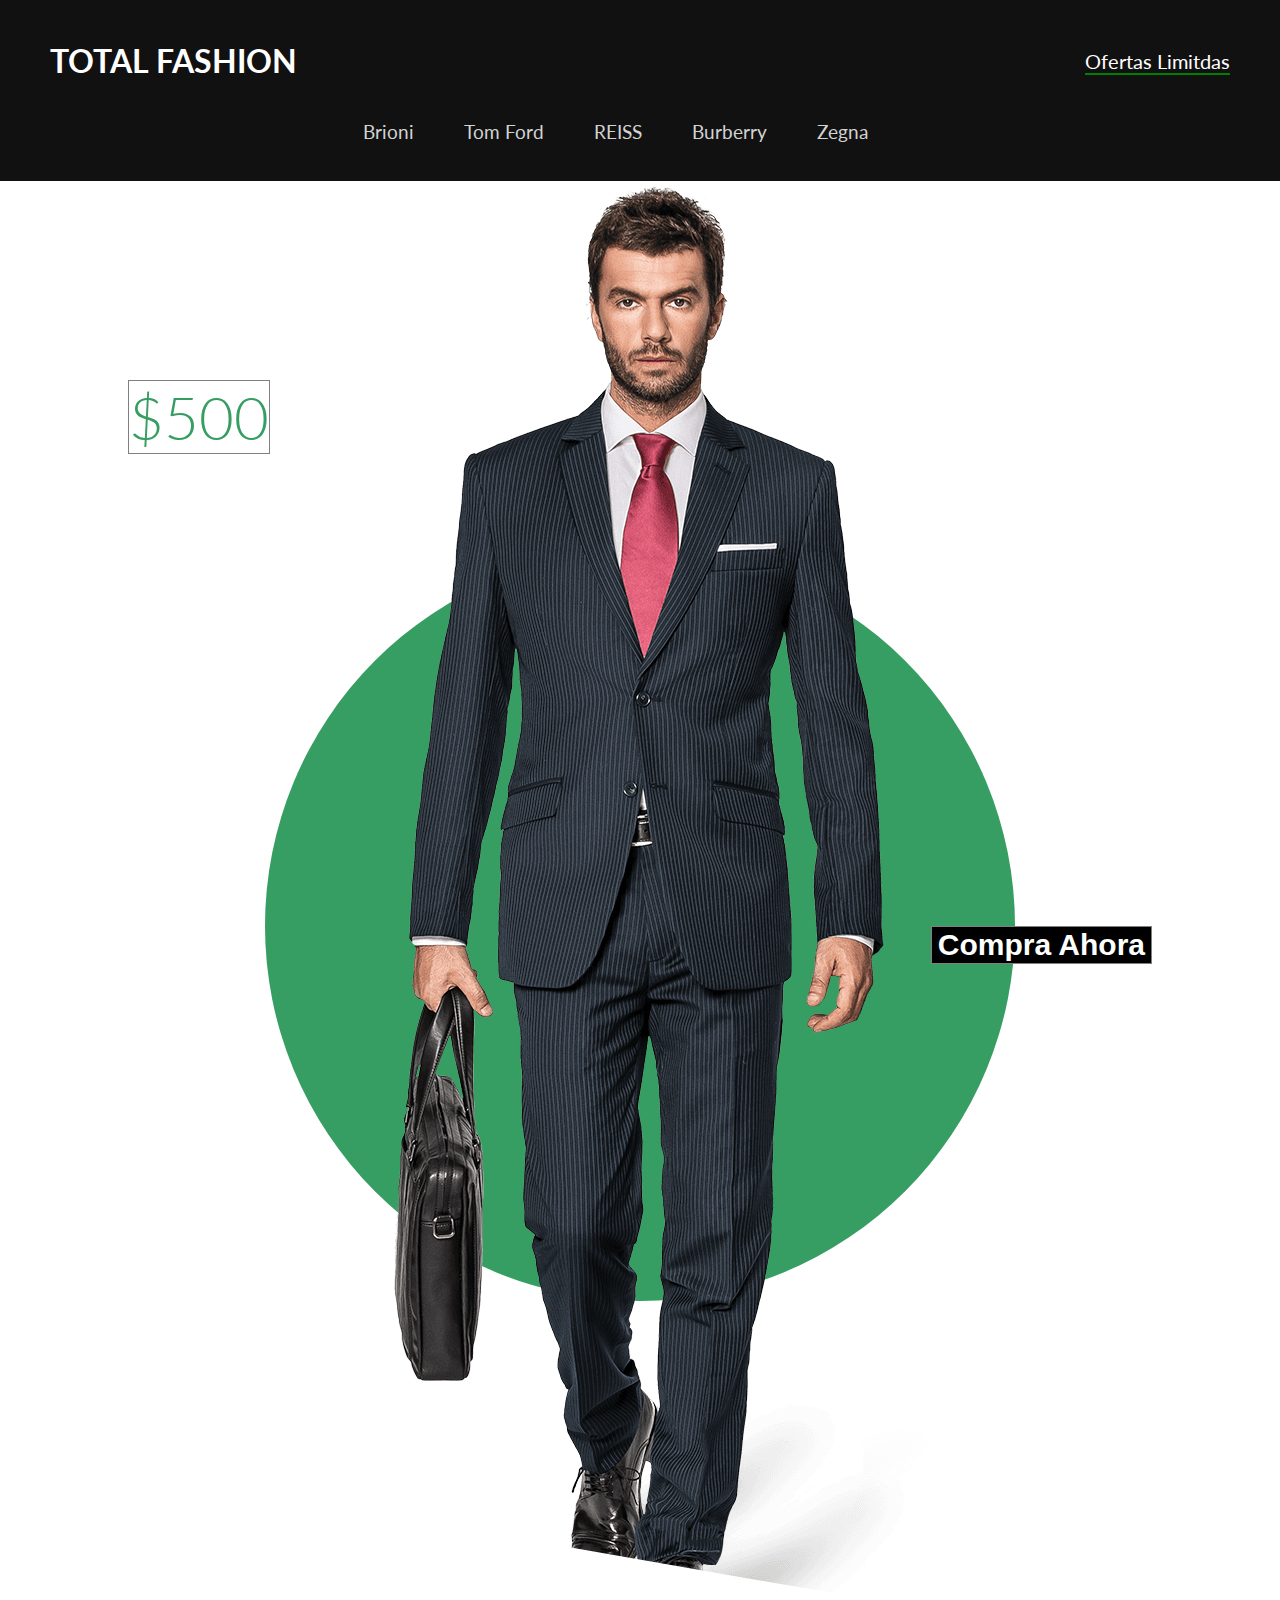
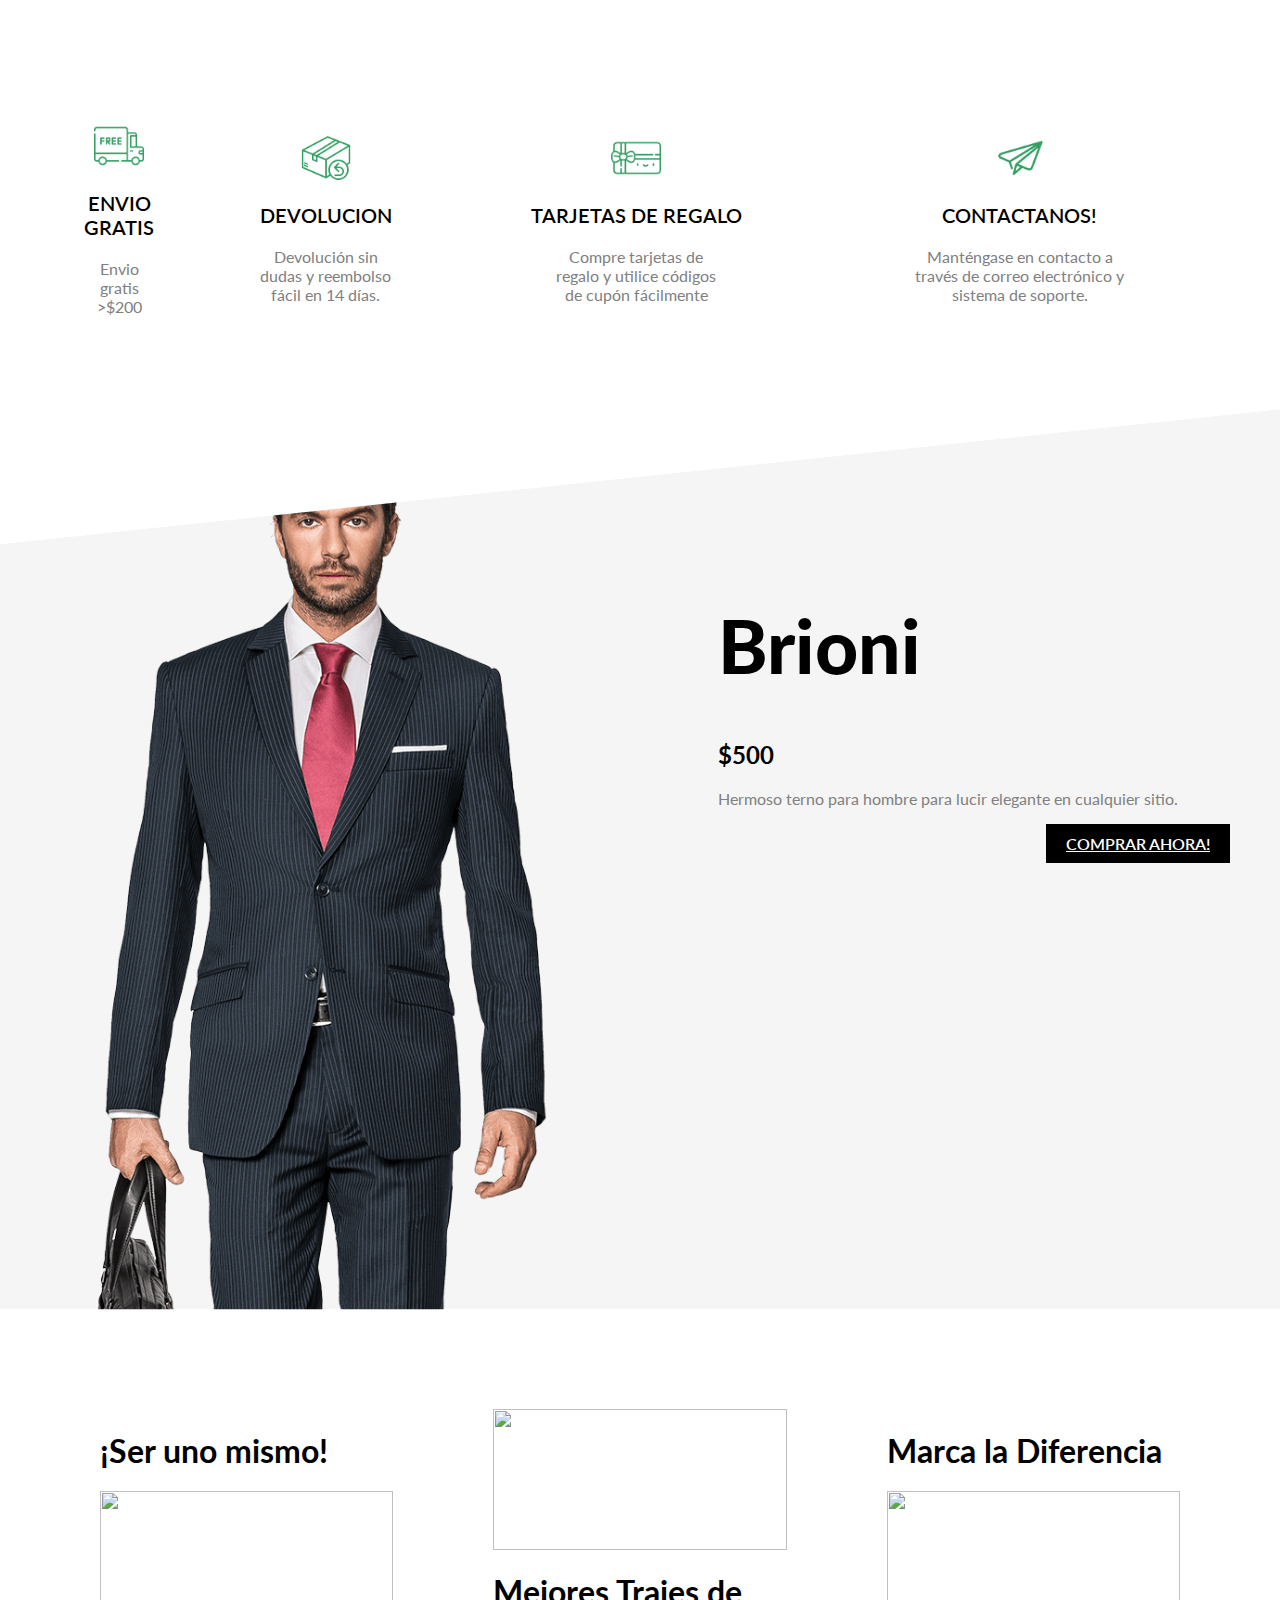
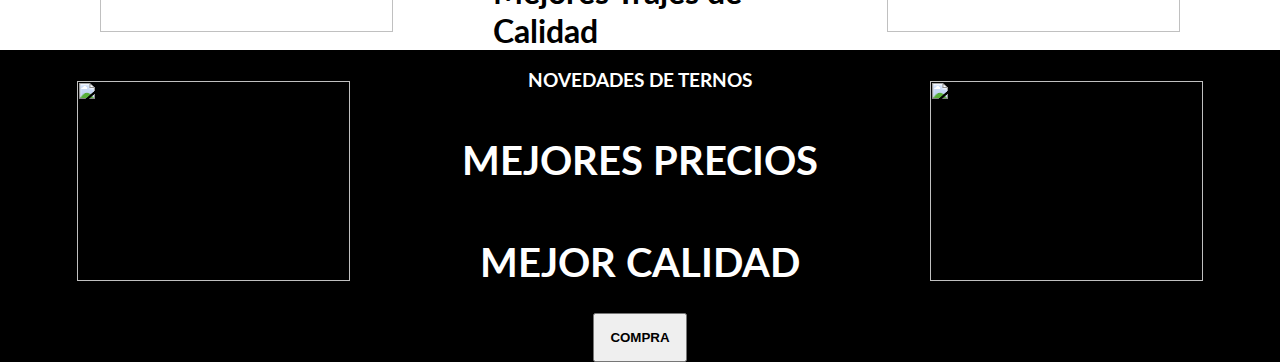
==== public/index.html @ a19babef "subiendo main" ====
<html lang="en">
<head>
    <meta charset="UTF-8">
    <meta http-equiv="X-UA-Compatible" content="IE=edge">
    <meta name="viewport" content="width=device-width, initial-scale=1.0">
    <link href="https://fonts.googleapis.com/css2?family=Lato:ital,wght@0,100;0,300;0,400;0,700;0,900;1,100;1,300;1,400;1,700;1,900&display=swap" rel="stylesheet">
    <link rel="stylesheet" href="./css/style1.css">
    <title>Total Fashion</title>
</head>

<body>
    <nav id="nav">
        <div class="navTop">
            <div class="navItem">
                <h1>TOTAL FASHION</h1>
            </div>
            <div class="navItem">
                <span class="limitedOffer">Ofertas Limitdas</span>
            </div>
        </div>
        <div class="navBottom">
            <h3 class="menuItem">Brioni</h3>
            <h3 class="menuItem">Tom Ford</h3>
            <h3 class="menuItem">REISS</h3>
            <h3 class="menuItem">Burberry</h3>
            <h3 class="menuItem">Zegna</h3>
        </div>
    </nav>
    <div class="slider">
        <div class="sliderWrapper">
            <div class="sliderItem">
                <img src="./img2/air.png" alt="" class="sliderImg">
                <div class="sliderBg"></div>
                <h1 class="sliderTitle">Brioni</br>Nueva</br>Temporada</h1>
                <h2 class="sliderPrice">$500</h2>
                <a href="#product">
                    <button class="buyButton">Compra Ahora</button>
                </a>
            </div>
            <div class="sliderItem">
                <img src="./img2/jordan.png" alt="" class="sliderImg">
                <div class="sliderBg"></div>
                <h1 class="sliderTitle">Brioni</br>Nueva</br>Temporada</h1>
                <h2 class="sliderPrice">$300</h2>
                <a href="#product">
                    <button class="buyButton">Compra Ahora</button>
                </a>
            </div>
            <div class="sliderItem">
                <img src="./img2/blazer.png" alt="" class="sliderImg">
                <div class="sliderBg"></div>
                <h1 class="sliderTitle">Brioni</br>Nueva</br>Temporada</h1>
                <h2 class="sliderPrice">$200</h2>
                <a href="#product">
                    <button class="buyButton">Compra Ahora</button>
                </a>
            </div>
            <div class="sliderItem">
                <img src="./img2/crater.png" alt="" class="sliderImg">
                <div class="sliderBg"></div>
                <h1 class="sliderTitle">Brioni</br>Nueva</br>Temporada</h1>
                <h2 class="sliderPrice">$300</h2>
                <a href="#product">
                    <button class="buyButton">Compra Ahora</button>
                </a>
            </div>
            <div class="sliderItem">
                <img src="./img2/hippie.png" alt="" class="sliderImg">
                <div class="sliderBg"></div>
                <h1 class="sliderTitle">Brioni</br>Nueva</br>Temporada</h1>
                <h2 class="sliderPrice">$400</h2>
                <a href="#product">
                    <button class="buyButton">Compra Ahora</button>
                </a>
            </div>
        </div>
    </div>
   
    <div class="features">
        <div class="feature">
            <img src="./img2/shipping.png" alt="" class="featureIcon">
            <span class="featureTitle">ENVIO GRATIS</span>
            <span class="featureDesc">Envio gratis >$200 </span>
        </div>
        <div class="feature">
            <img class="featureIcon" src="./img2/return.png" alt="">
            <span class="featureTitle">DEVOLUCION</span>
            <span class="featureDesc">Devolución sin dudas y reembolso fácil en 14 días.
            </span>
        </div>
        <div class="feature">
            <img class="featureIcon" src="./img2/gift.png" alt="">
            <span class="featureTitle">TARJETAS DE REGALO</span>
            <span class="featureDesc">Compre tarjetas de regalo y utilice códigos de cupón fácilmente</span>
        </div>
        <div class="feature">
            <img class="featureIcon" src="./img2/contact.png" alt="">
            <span class="featureTitle">CONTACTANOS!</span>
            <span class="featureDesc">Manténgase en contacto a través de correo electrónico y sistema de soporte.
            </span>
        </div>
    </div>

    <div class="product" id="product">
        <img src="./img2/air.png" alt="" class="productImg">
        <div class="productDetails">
            <h1 class="productTitle">Brioni</h1>
            <h2 class="productPrice">$500</h2>
            <p class="productDesc">Hermoso terno para hombre para lucir elegante en cualquier
                sitio.
            </p>
            <a href="./tienda.html" class="productButton">COMPRAR AHORA!</a>
        </div>
    </div>
    <div class="gallery">
        <div class="galleryItem">
            <h1 class="galleryTitle">¡Ser uno mismo!</h1>
            <img src="https://images.pexels.com/photos/2474307/pexels-photo-2474307.jpeg?auto=compress&cs=tinysrgb&w=1600"
                alt="" class="galleryImg">
        </div>
        <div class="galleryItem">
            <img src="https://images.pexels.com/photos/19141887/pexels-photo-19141887/free-photo-of-hombre-traje-sombrero-ardiente.jpeg?auto=compress&cs=tinysrgb&w=1600"
                alt="" class="galleryImg">
            <h1 class="galleryTitle">Mejores Trajes de Calidad</h1>
        </div>
        <div class="galleryItem">
            <h1 class="galleryTitle">Marca la Diferencia</h1>
            <img src="https://images.pexels.com/photos/4195342/pexels-photo-4195342.jpeg?auto=compress&cs=tinysrgb&w=1600"
                alt="" class="galleryImg">
        </div>
    </div>
    <div class="newSeason">
        <div class="nsItem">
            <img src="https://images.pexels.com/photos/3752128/pexels-photo-3752128.jpeg?auto=compress&cs=tinysrgb&w=1600"
                alt="" class="nsImg">
        </div>
        <div class="nsItem">
            <h3 class="nsTitleSm">NOVEDADES DE TERNOS</h3>
            <h1 class="nsTitle">MEJORES PRECIOS</h1>
            <h1 class="nsTitle">MEJOR CALIDAD</h1>
            <a href="./tienda.html">
                <button class="nsButton">COMPRA</button>
            </a>
        </div>
        <div class="nsItem">
            <img src="https://images.pexels.com/photos/7063781/pexels-photo-7063781.jpeg?auto=compress&cs=tinysrgb&w=1600"
                alt="" class="nsImg">
        </div>
    </div>
    <script src="./js/app.js"></script>
</body>
</html>
---- public/css/style1.css ----
html {
  scroll-behavior: smooth;
}

body {
  font-family: "Lato", sans-serif;
  padding: 0;
  margin: 0;
}

nav {
  background-color: #111;
  color: white;
  padding: 20px 50px;
}

.navTop {
  display: flex;
  align-items: center;
  justify-content: space-between;
}
.limitedOffer {
  font-size: 20px;
  border-bottom: 2px solid green;
  cursor: pointer;
}

.navBottom {
  display: flex;
  align-items: center;
  justify-content: center;
}

.menuItem {
  margin-right: 50px;
  cursor: pointer;
  color: lightgray;
  font-weight: 400;
}

.slider {
  background: url("https://images.unsplash.com/photo-1604147495798-57beb5d6af73?ixlib=rb-1.2.1&ixid=MnwxMjA3fDB8MHxwaG90by1wYWdlfHx8fGVufDB8fHx8&auto=format&fit=crop&w=2370&q=80");
  clip-path: polygon(0 0, 100% 0, 100% 100%, 0 85%);
  overflow: hidden;
}

.sliderWrapper {
  display: flex;
  width: 500vw;
  transition: all 1.5s ease-in-out;
}

.sliderItem {
  width: 100vw;
  display: flex;
  align-items: center;
  justify-content: center;
  position: relative;
}

.sliderBg {
  width: 750px;
  height: 750px;
  border-radius: 50%;
  position: absolute;
}

.sliderImg {
  z-index: 1;
}

.sliderTitle {
  position: absolute;
  top: 10%;
  right: 10%;
  font-size: 60px;
  font-weight: 900;
  text-align: center;
  color: white;
  z-index: 1;
}

.sliderPrice {
  position: absolute;
  top: 10%;
  left: 10%;
  font-size: 60px;
  font-weight: 300;
  text-align: center;
  color: white;
  border: 1px solid gray;
  z-index: 1;
}

.buyButton {
  position: absolute;
  top: 50%;
  right: 10%;
  font-size: 30px;
  font-weight: 900;
  color: white;
  border: 1px solid gray;
  background-color: black;
  z-index: 1;
  cursor: pointer;
}

.buyButton:hover {
  background-color: white;
  color: black;
}

.sliderItem:nth-child(1) .sliderBg {
  background-color: #369e62;
}
.sliderItem:nth-child(2) .sliderBg {
  background-color: rebeccapurple;
}
.sliderItem:nth-child(3) .sliderBg {
  background-color: teal;
}
.sliderItem:nth-child(4) .sliderBg {
  background-color: cornflowerblue;
}
.sliderItem:nth-child(5) .sliderBg {
  background-color: rgb(124, 115, 80);
}

.sliderItem:nth-child(1) .sliderPrice {
  color: #369e62;
}
.sliderItem:nth-child(2) .sliderPrice {
  color: white;
}
.sliderItem:nth-child(3) .sliderPrice {
  color: teal;
}
.sliderItem:nth-child(4) .sliderPrice {
  color: cornflowerblue;
}
.sliderItem:nth-child(5) .sliderPrice {
  color: cornsilk;
}

.features {
  display: flex;
  align-items: center;
  justify-content: space-between;
  padding: 50px;
}

.feature {
  display: flex;
  flex-direction: column;
  align-items: center;
  text-align: center;
}

.featureIcon {
  width: 50px;
  height: 50px;
}

.featureTitle {
  font-size: 20px;
  font-weight: 600;
  margin: 20px;
}

.featureDesc {
  color: gray;
  width: 50%;
  height: 100px;
}

.product {
  height: 100vh;
  background-color: whitesmoke;
  position: relative;
  clip-path: polygon(0 15%, 100% 0, 100% 100%, 0% 100%);
}

/*
.payment {
  width: 500px;
  height: 500px;
  background-color: white;
  position: absolute;
  top: 0;
  bottom: 0;
  left: 0;
  right: 0;
  margin: auto;
  padding: 10px 50px;
  display: none;
  flex-direction: column;
  -webkit-box-shadow: 0px 0px 13px 2px rgba(0, 0, 0, 0.3);
  box-shadow: 0px 0px 13px 2px rgba(0, 0, 0, 0.3);
}

.payTitle {
  font-size: 20px;
  color: lightgray;
}

label {
  font-size: 14px;
  font-weight: 300;
}

.payInput {
  padding: 10px;
  margin: 10px 0px;
  border: none;
  border-bottom: 1px solid gray;
}

.payInput::placeholder {
  color: rgb(163, 163, 163);
}

.cardIcons {
  display: flex;
}

.cardIcon {
  margin-right: 10px;
}

.cardInfo {
  display: flex;
  justify-content: space-between;
}

.sm {
  width: 30%;
}

.payButton {
  position: absolute;
  height: 40px;
  bottom: -40;
  width: 100%;
  left: 0;
  -webkit-box-shadow: 0px 0px 13px 2px rgba(0, 0, 0, 0.3);
  box-shadow: 0px 0px 13px 2px rgba(0, 0, 0, 0.3);
  background-color: #369e62;
  color: white;
  border: none;
  cursor: pointer;
}

.close {
  width: 20px;
  height: 20px;
  position: absolute;
  background-color: gray;
  color: WHITE;
  top: 10px;
  right: 10px;
  display: flex;
  align-items: center;
  justify-content: center;
  cursor: pointer;
  padding: 2px;
}
*/

.productImg {
  width: 50%;
}

.productDetails {
  position: absolute;
  top: 10%;
  right: 0;
  width: 40%;
  padding: 50px;
}

.productTitle {
  font-size: 75px;
  font-weight: 900;
}

.productDesc {
  font-style: 24px;
  color: gray;
}


.productButton {
  float: right;
  padding: 10px 20px;
  background-color: black;
  color: white;
  font-weight: 600;
  cursor: pointer;
}

.productButton:hover {
  background-color: white;
  color: black;
}

.gallery {
  padding: 50px;
  display: flex;
}

.galleryItem {
  flex: 1;
  padding: 50px;
}

.galleryImg {
  width: 100%;
}

.newSeason {
  display: flex;
}

.nsItem {
  flex: 1;
  background-color: black;
  color: white;
  display: flex;
  flex-direction: column;
  align-items: center;
  justify-content: center;
  text-align: center;
}

.nsImg {
  width: 80%;
  height: 80%;
  border-radius: 30px;
}

.nsTitle {
  font-size: 40px;
}

.nsButton {
  padding: 15px;
  font-weight: 600;
  cursor: pointer;
}



@media screen and (max-width:480px) {
  nav{
    padding: 20px;
  }

  .search{
    display: none;
  }

  .navBottom{
    flex-wrap: wrap;
  }

  .menuItem{
    margin: 20px;
    font-weight: 700;
    font-size: 20px;
  }

  .slider{
    clip-path: none;
  }

  .sliderImg{
    width: 90%;
  }

  .sliderBg{
    width: 100%;
    height: 100%;
  }

  .sliderTitle{
    display: none;
  }

  .sliderPrice{
    top: unset;
    bottom: -50;
    left: 0;
    background-color: lightgrey;
  }

  .buyButton{
    right: 0;
    top: 0;
  }

  .features{
    flex-direction: column;
  }

  .product{
    clip-path: none ;
    display: flex;
    flex-direction: column;
    align-items: center;
  }

  .productImg{
    width: 60%;
  }

  .productDetails{
    width: 100%;
    padding: 0;
    display: flex;
    flex-direction: column;
    align-items: center;
    text-align: center;
    position: relative;
    top: 0;
  }

  .productTitle{
    font-size: 50px;
    margin: 0;
  }

  .gallery{
    display: none;
  }

  .newSeason{
    flex-direction: column;
  }

  .nsItem:nth-child(2){
    padding: 50px;
  }
}
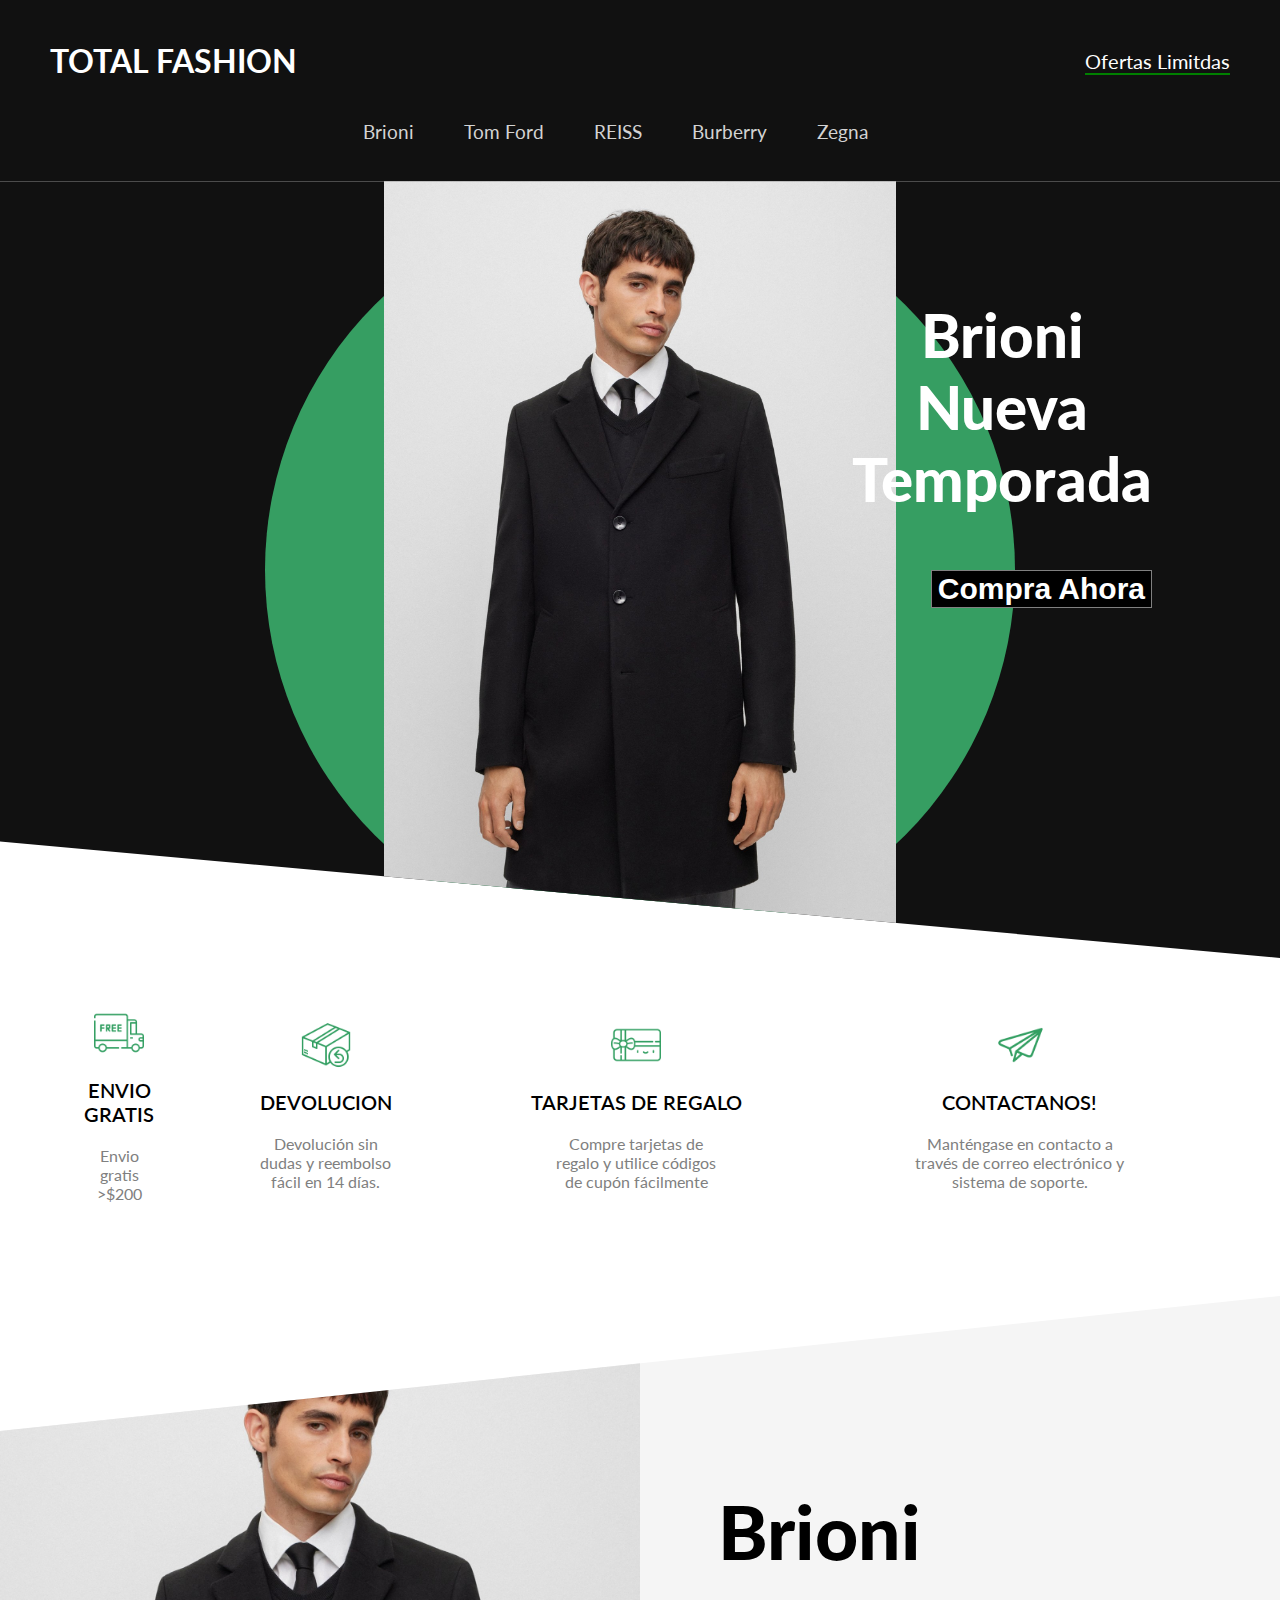
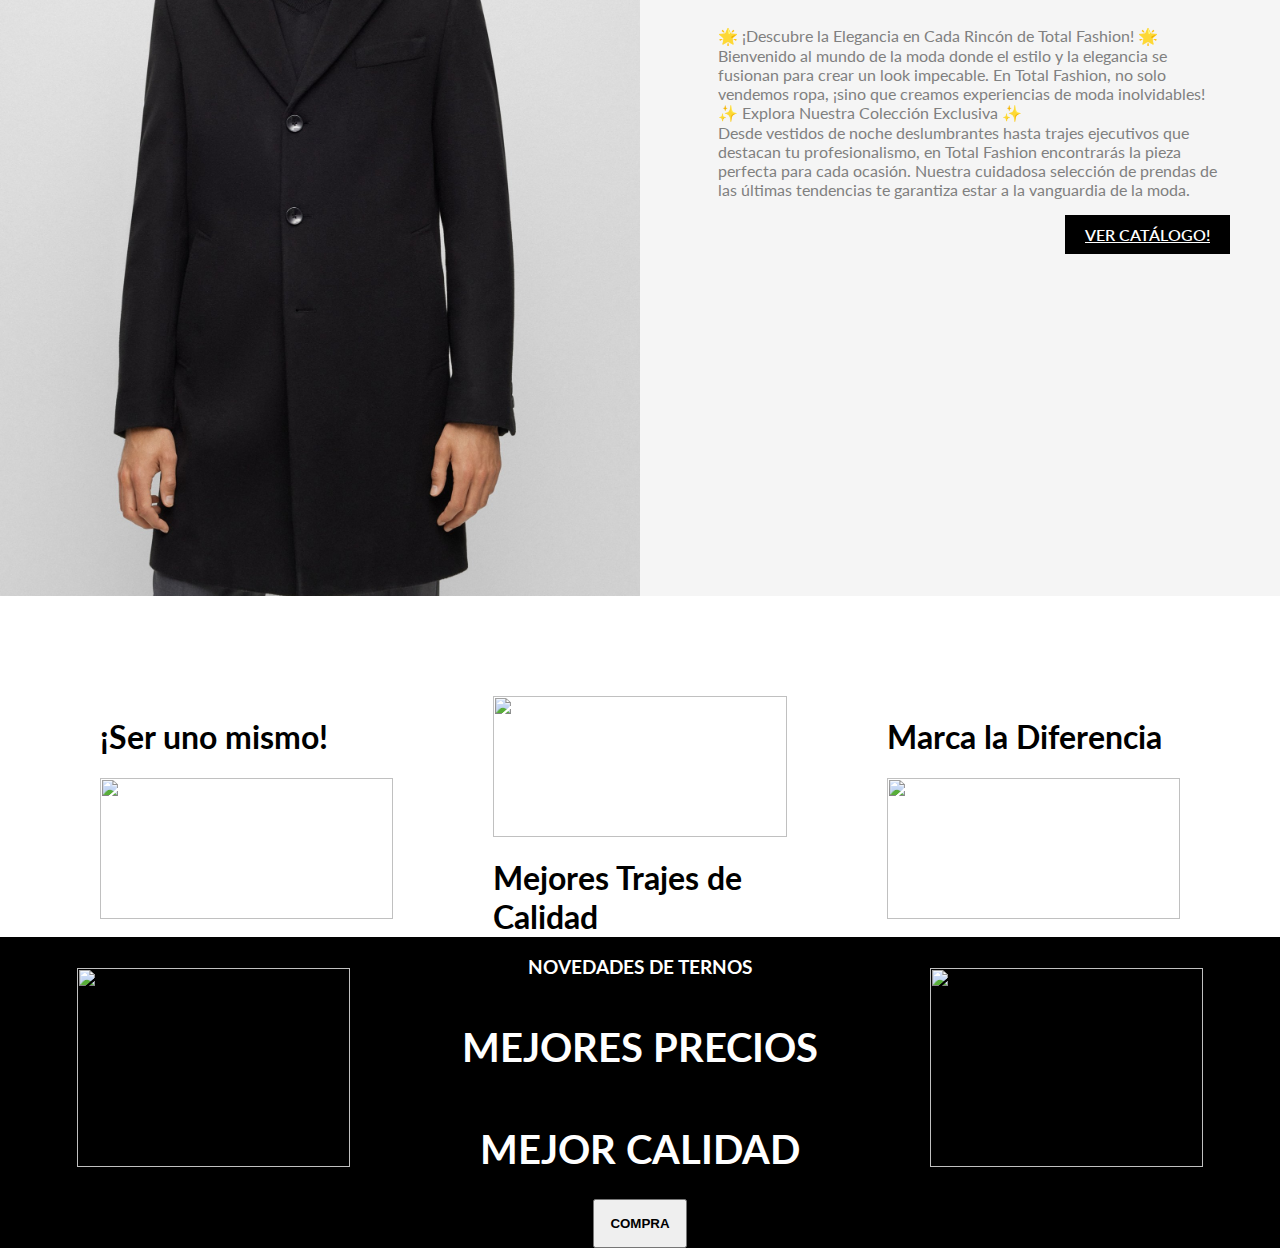
==== commit 55139647: "subiendo cambios" ====
--- a/public/index.html
+++ b/public/index.html
@@ -29,46 +29,41 @@
     <div class="slider">
         <div class="sliderWrapper">
             <div class="sliderItem">
-                <img src="./img2/air.png" alt="" class="sliderImg">
+                <img src="./img/abrigos/02.jpg" alt="" class="sliderImg">
                 <div class="sliderBg"></div>
                 <h1 class="sliderTitle">Brioni</br>Nueva</br>Temporada</h1>
-                <h2 class="sliderPrice">$500</h2>
                 <a href="#product">
                     <button class="buyButton">Compra Ahora</button>
                 </a>
             </div>
             <div class="sliderItem">
-                <img src="./img2/jordan.png" alt="" class="sliderImg">
+                <img src="./img/abrigos/01.jpg" alt="" class="sliderImg">
                 <div class="sliderBg"></div>
                 <h1 class="sliderTitle">Brioni</br>Nueva</br>Temporada</h1>
-                <h2 class="sliderPrice">$300</h2>
                 <a href="#product">
                     <button class="buyButton">Compra Ahora</button>
                 </a>
             </div>
             <div class="sliderItem">
-                <img src="./img2/blazer.png" alt="" class="sliderImg">
+                <img src="./img/abrigos/03.jpg" alt="" class="sliderImg">
                 <div class="sliderBg"></div>
                 <h1 class="sliderTitle">Brioni</br>Nueva</br>Temporada</h1>
-                <h2 class="sliderPrice">$200</h2>
                 <a href="#product">
                     <button class="buyButton">Compra Ahora</button>
                 </a>
             </div>
             <div class="sliderItem">
-                <img src="./img2/crater.png" alt="" class="sliderImg">
+                <img src="./img/abrigos/04.jpg" alt="" class="sliderImg">
                 <div class="sliderBg"></div>
                 <h1 class="sliderTitle">Brioni</br>Nueva</br>Temporada</h1>
-                <h2 class="sliderPrice">$300</h2>
                 <a href="#product">
                     <button class="buyButton">Compra Ahora</button>
                 </a>
             </div>
             <div class="sliderItem">
-                <img src="./img2/hippie.png" alt="" class="sliderImg">
+                <img src="./img/abrigos/05.jpg" alt="" class="sliderImg">
                 <div class="sliderBg"></div>
                 <h1 class="sliderTitle">Brioni</br>Nueva</br>Temporada</h1>
-                <h2 class="sliderPrice">$400</h2>
                 <a href="#product">
                     <button class="buyButton">Compra Ahora</button>
                 </a>
@@ -102,14 +97,25 @@
     </div>
 
     <div class="product" id="product">
-        <img src="./img2/air.png" alt="" class="productImg">
+        <img src="./img/abrigos/02.jpg" alt="" class="productImg">
         <div class="productDetails">
             <h1 class="productTitle">Brioni</h1>
-            <h2 class="productPrice">$500</h2>
-            <p class="productDesc">Hermoso terno para hombre para lucir elegante en cualquier
-                sitio.
+            <p class="productDesc">
+                
+                🌟 ¡Descubre la Elegancia en Cada Rincón de Total Fashion! 🌟
+                <br>
+                Bienvenido al mundo de la moda donde el estilo y la elegancia se 
+                fusionan para crear un look impecable. En Total Fashion, no solo 
+                vendemos ropa, ¡sino que creamos experiencias de moda inolvidables!
+                <br>
+                ✨ Explora Nuestra Colección Exclusiva ✨
+                <br>
+                Desde vestidos de noche deslumbrantes hasta trajes ejecutivos que 
+                destacan tu profesionalismo, en Total Fashion encontrarás la pieza 
+                perfecta para cada ocasión. Nuestra cuidadosa selección de prendas 
+                de las últimas tendencias te garantiza estar a la vanguardia de la moda.
             </p>
-            <a href="./tienda.html" class="productButton">COMPRAR AHORA!</a>
+            <a href="./tienda.html" class="productButton">VER CATÁLOGO!</a>
         </div>
     </div>
     <div class="gallery">
--- a/public/css/style1.css
+++ b/public/css/style1.css
@@ -39,7 +39,7 @@
 }
 
 .slider {
-  background: url("https://images.unsplash.com/photo-1604147495798-57beb5d6af73?ixlib=rb-1.2.1&ixid=MnwxMjA3fDB8MHxwaG90by1wYWdlfHx8fGVufDB8fHx8&auto=format&fit=crop&w=2370&q=80");
+  background-color: #111;
   clip-path: polygon(0 0, 100% 0, 100% 100%, 0 85%);
   overflow: hidden;
 }
@@ -67,6 +67,7 @@
 
 .sliderImg {
   z-index: 1;
+  width: 40%;
 }
 
 .sliderTitle {
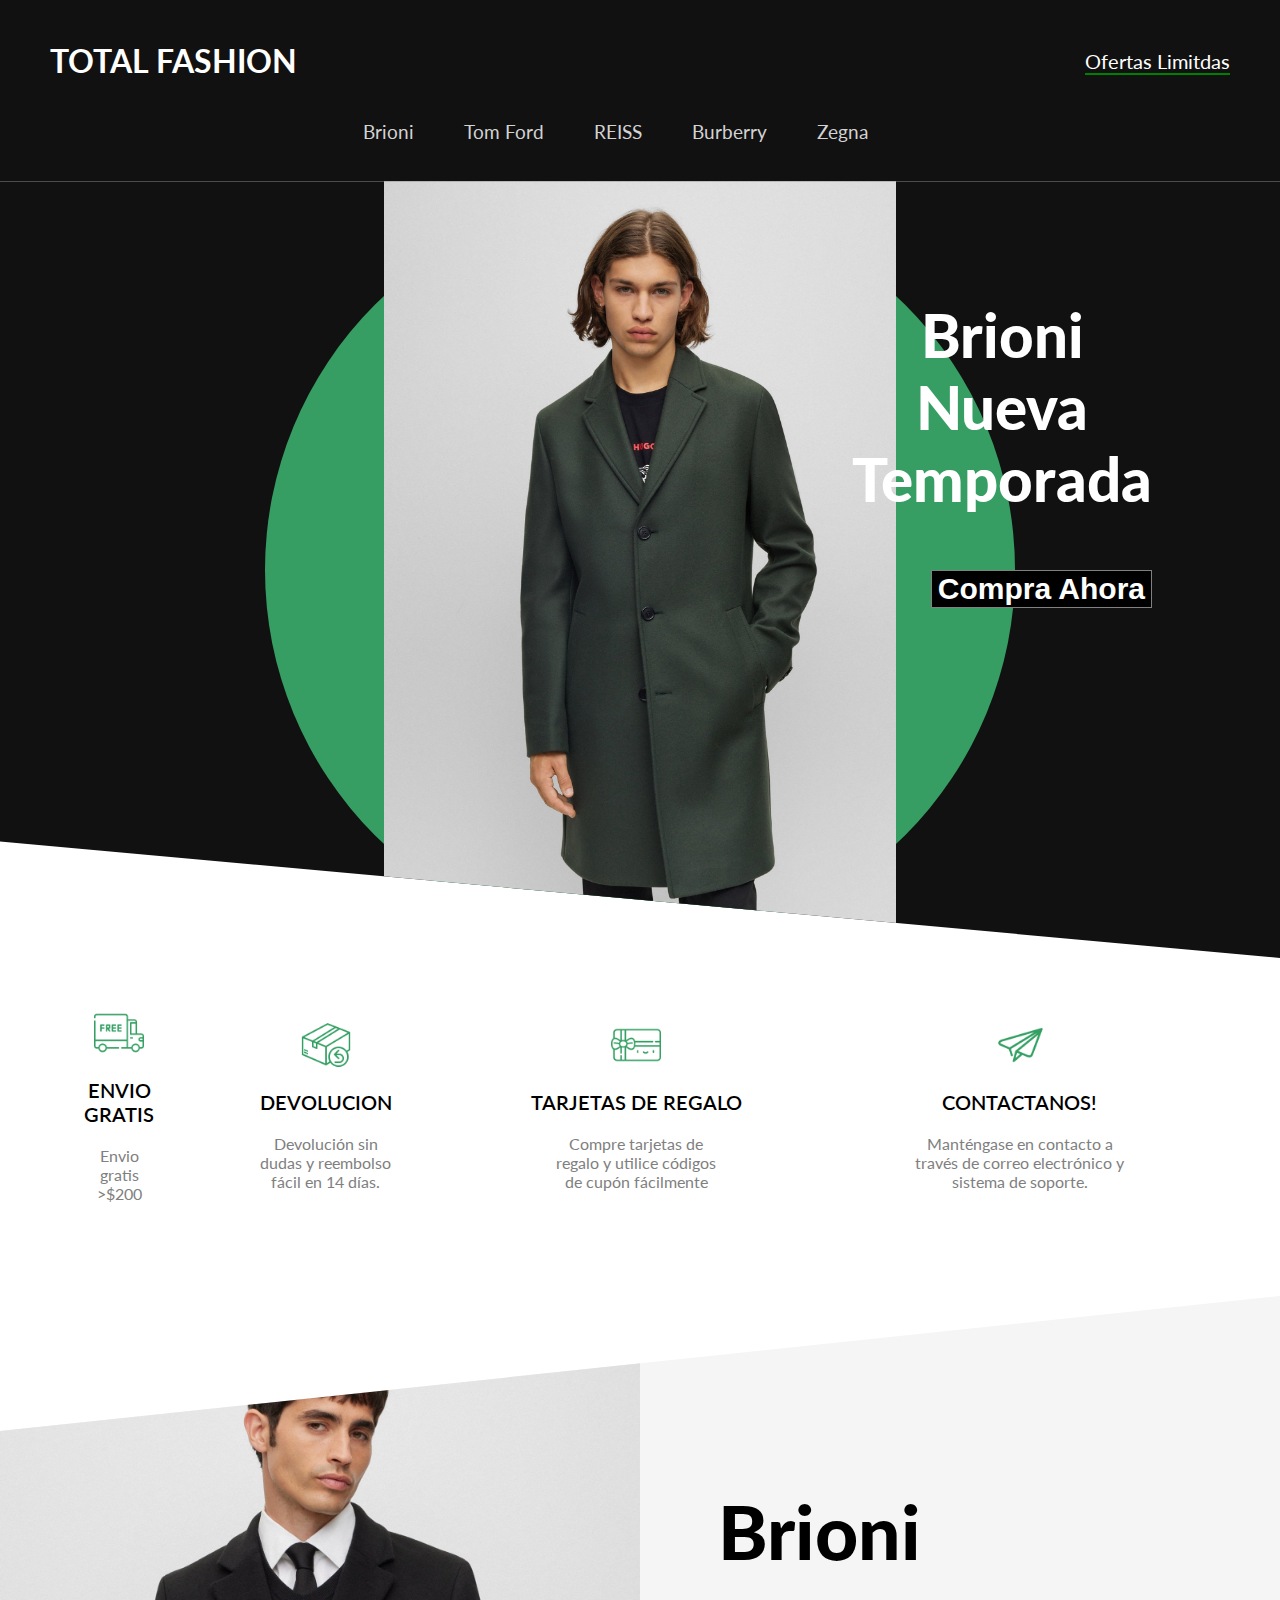
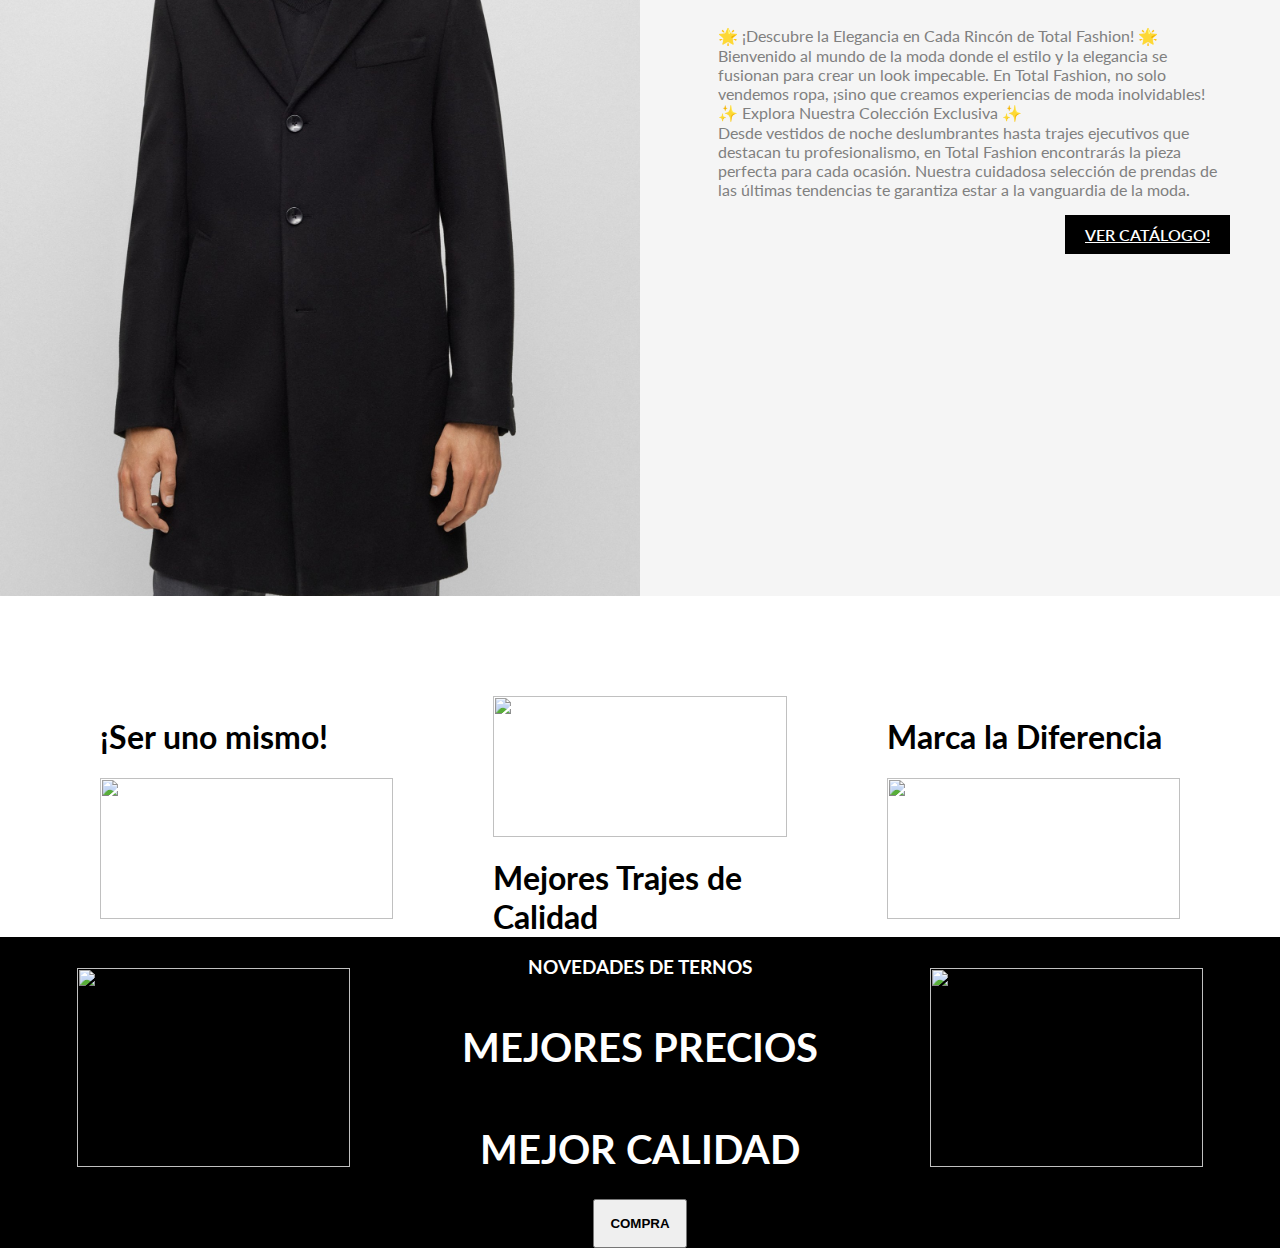
==== commit 3faa5ecd: "cambios" ====
--- a/public/index.html
+++ b/public/index.html
@@ -29,7 +29,7 @@
     <div class="slider">
         <div class="sliderWrapper">
             <div class="sliderItem">
-                <img src="./img/abrigos/02.jpg" alt="" class="sliderImg">
+                <img src="./img/abrigos/01.jpg" alt="" class="sliderImg">
                 <div class="sliderBg"></div>
                 <h1 class="sliderTitle">Brioni</br>Nueva</br>Temporada</h1>
                 <a href="#product">
@@ -37,7 +37,7 @@
                 </a>
             </div>
             <div class="sliderItem">
-                <img src="./img/abrigos/01.jpg" alt="" class="sliderImg">
+                <img src="./img/abrigos/02.jpg" alt="" class="sliderImg">
                 <div class="sliderBg"></div>
                 <h1 class="sliderTitle">Brioni</br>Nueva</br>Temporada</h1>
                 <a href="#product">
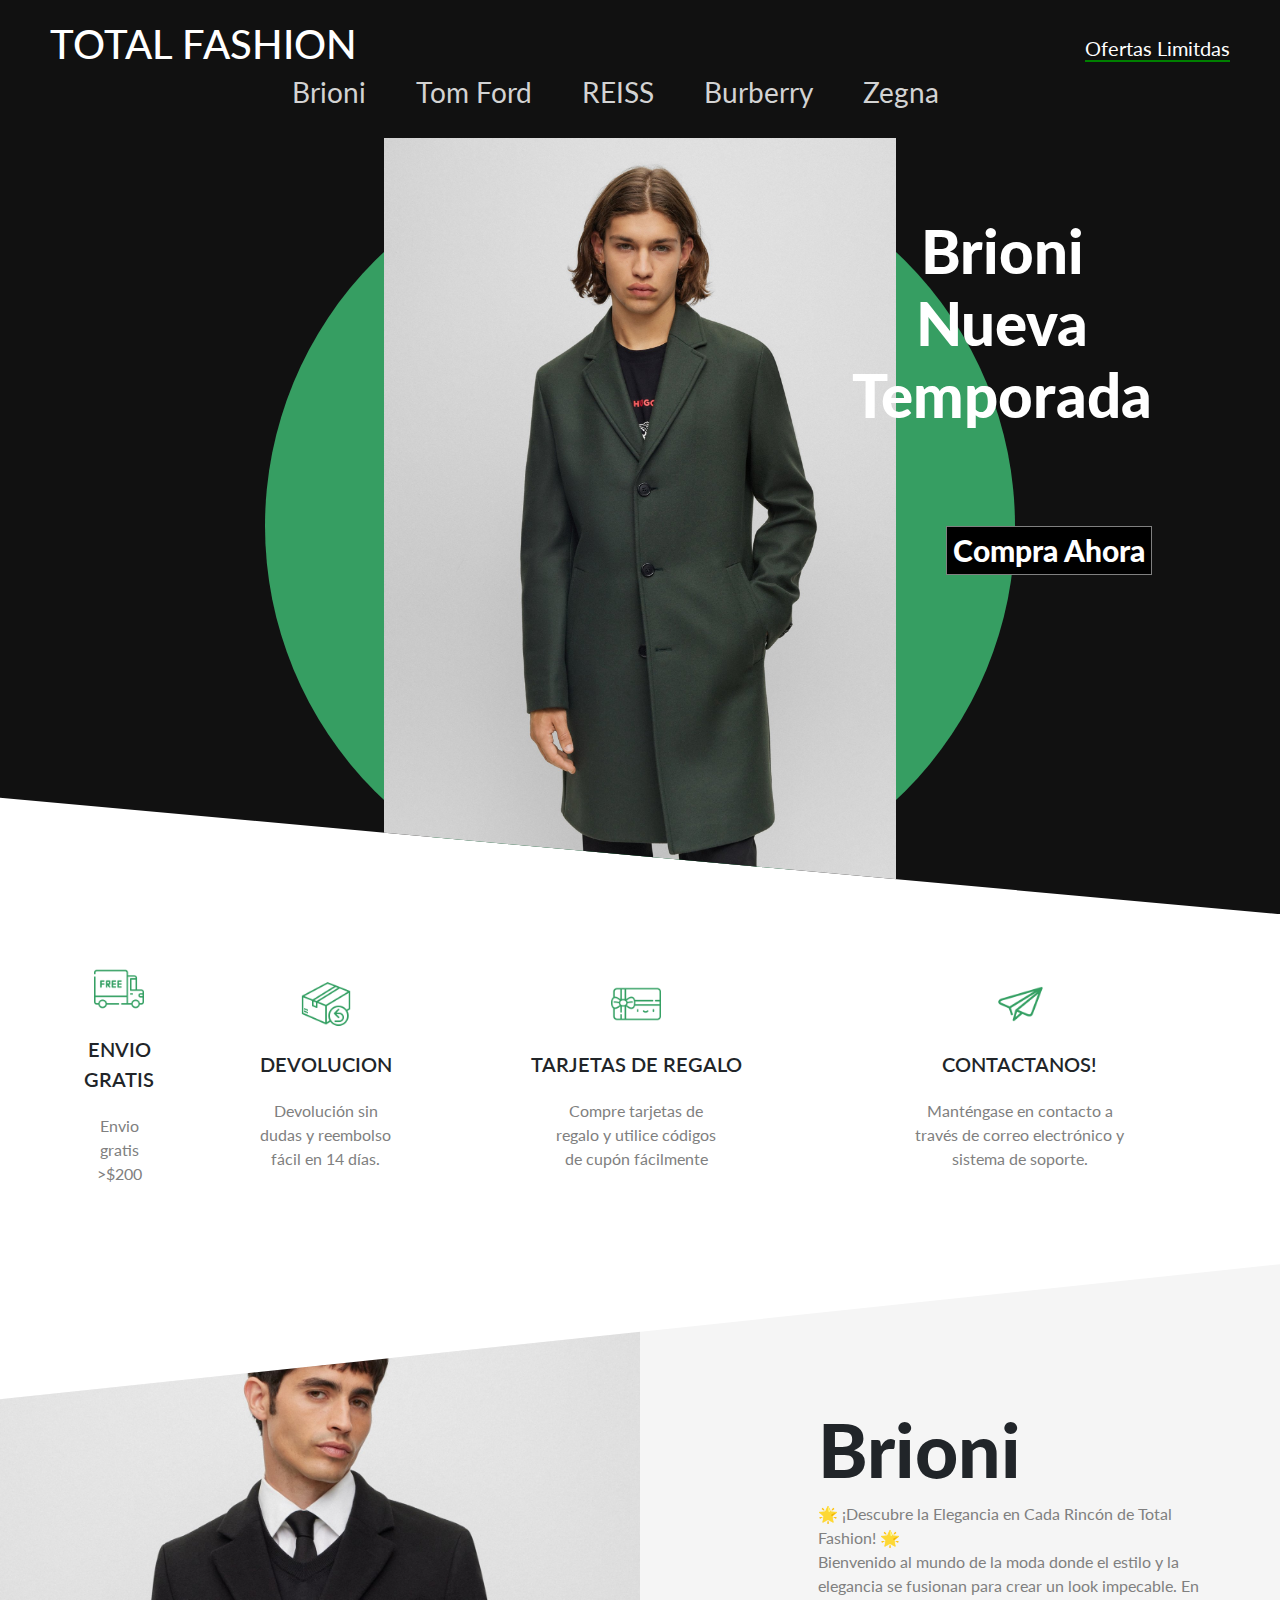
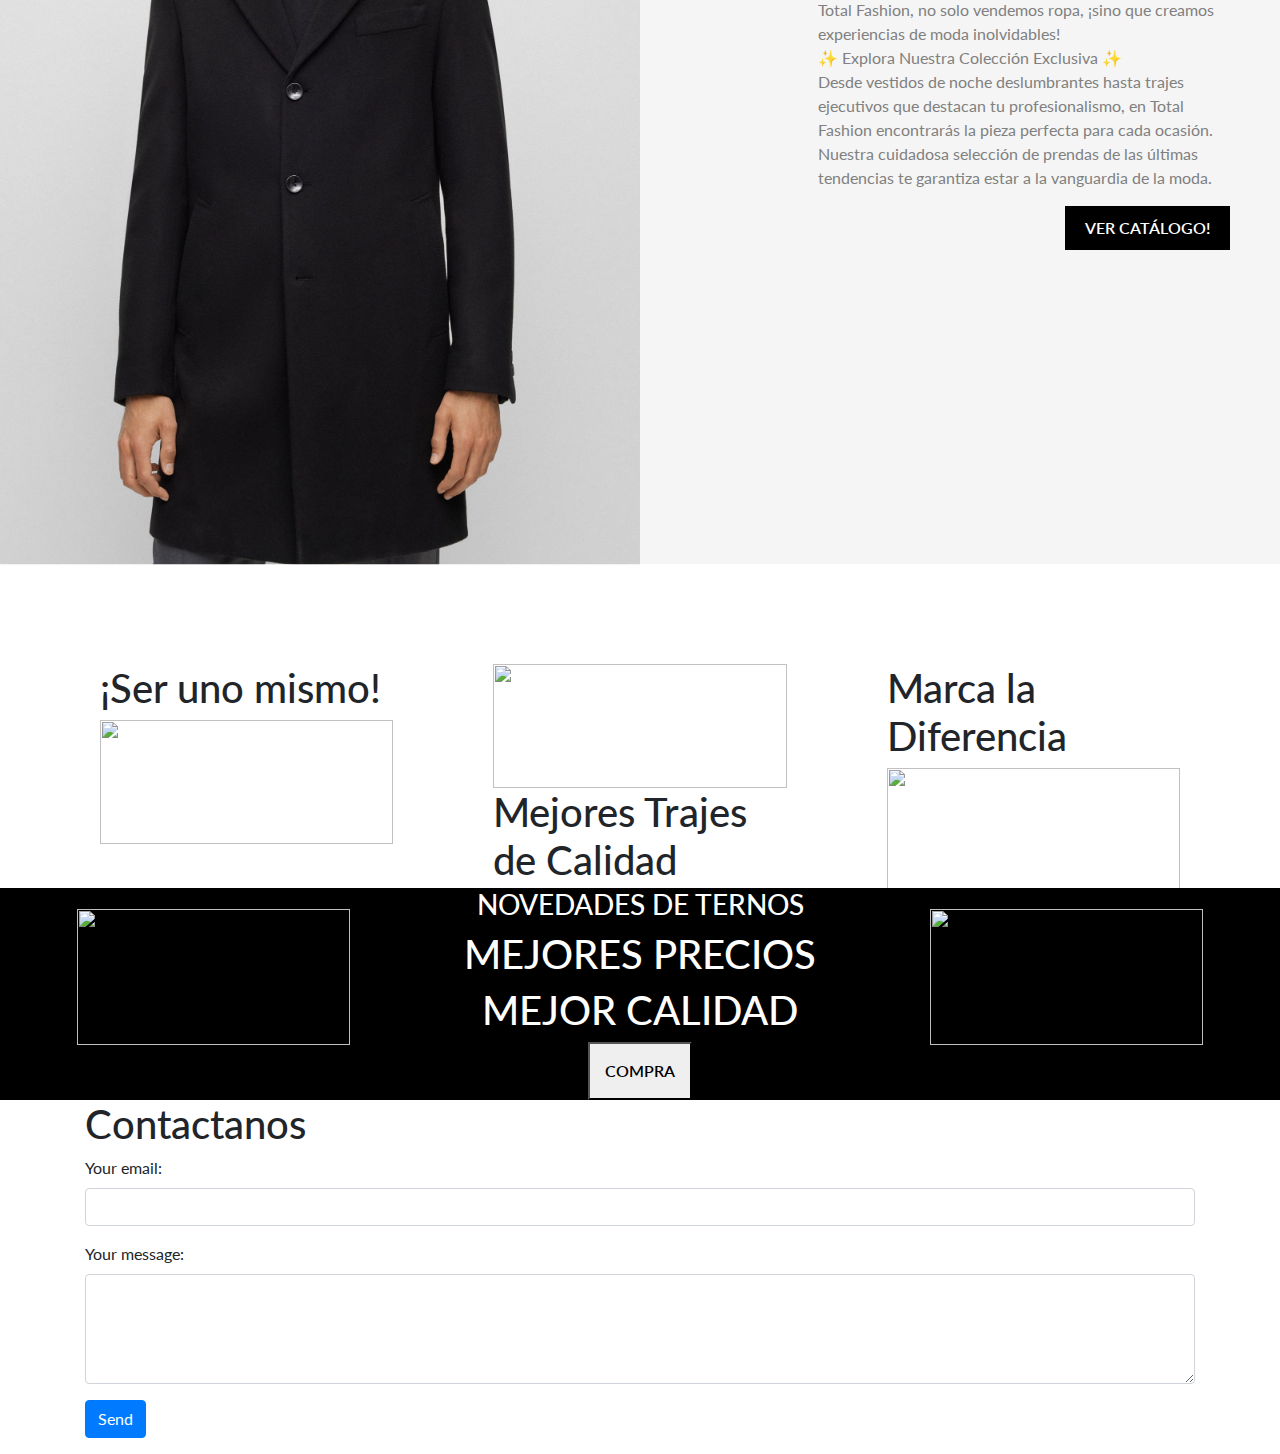
==== commit 35707a6e: "ultimos cambios" ====
--- a/public/index.html
+++ b/public/index.html
@@ -4,6 +4,7 @@
     <meta http-equiv="X-UA-Compatible" content="IE=edge">
     <meta name="viewport" content="width=device-width, initial-scale=1.0">
     <link href="https://fonts.googleapis.com/css2?family=Lato:ital,wght@0,100;0,300;0,400;0,700;0,900;1,100;1,300;1,400;1,700;1,900&display=swap" rel="stylesheet">
+    <link rel="stylesheet" href="https://stackpath.bootstrapcdn.com/bootstrap/4.3.1/css/bootstrap.min.css"integrity="sha384-ggOyR0iXCbMQv3Xipma34MD+dH/1fQ784/j6cY/iJTQUOhcWr7x9JvoRxT2MZw1T" crossorigin="anonymous">
     <link rel="stylesheet" href="./css/style1.css">
     <title>Total Fashion</title>
 </head>
@@ -153,6 +154,25 @@
                 alt="" class="nsImg">
         </div>
     </div>
+    <footer>
+        <div class="container">
+            <h1>Contactanos</h1>
+            <form action="https://formspree.io/f/xzblnepj" method="POST">
+                <div class="form-group">
+                    <label for="email">Your email:</label>
+                    <input type="email" name="email" class="form-control" id="email" required>
+                </div>
+                <div class="form-group">
+                    <label for="message">Your message:</label>
+                    <textarea name="message" class="form-control" id="message" rows="4" required></textarea>
+                </div>
+                <!-- your other form fields go here -->
+                <button type="submit" class="btn btn-primary">Send</button>
+            </form>
+        </div>
+    </footer>
+    
+    
     <script src="./js/app.js"></script>
 </body>
 </html>--- a/public/css/style1.css
+++ b/public/css/style1.css
@@ -350,7 +350,6 @@
 }
 
 
-
 @media screen and (max-width:480px) {
   nav{
     padding: 20px;
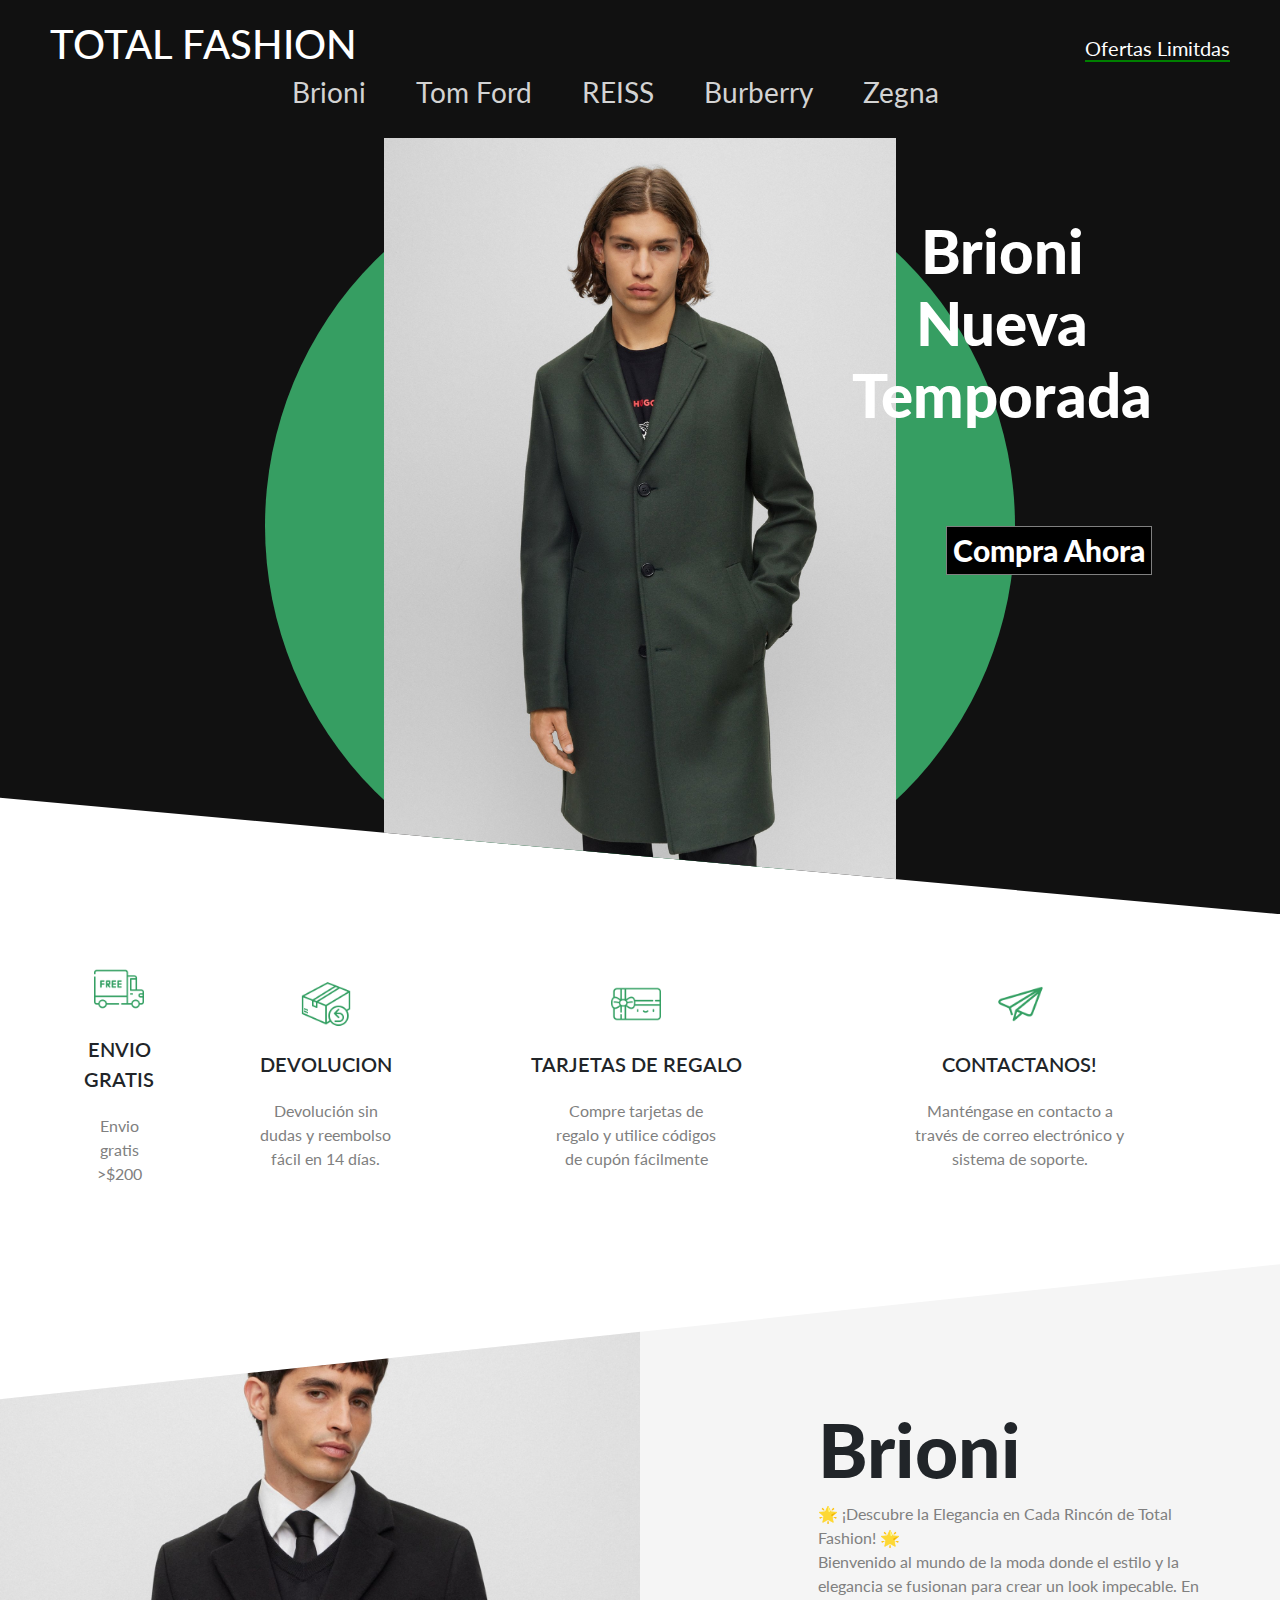
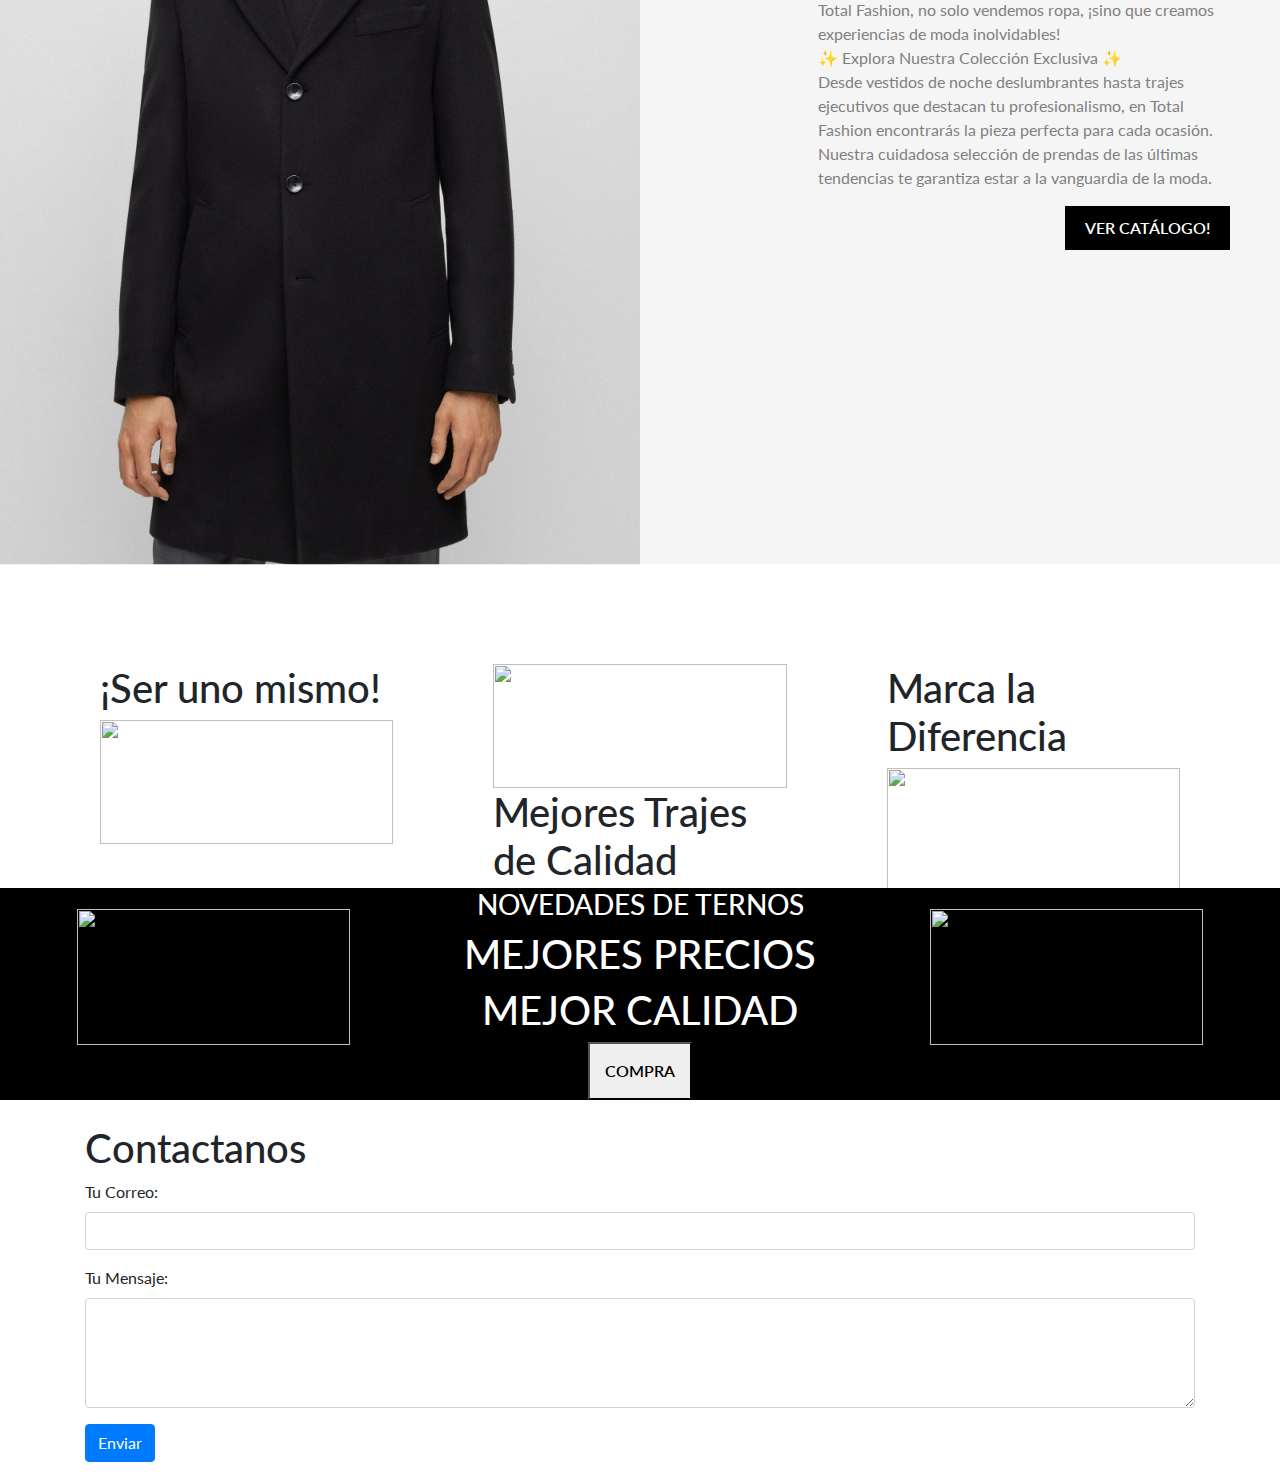
==== commit 4e727bf5: "ultimos cambios" ====
--- a/public/index.html
+++ b/public/index.html
@@ -154,20 +154,20 @@
                 alt="" class="nsImg">
         </div>
     </div>
+    <br>
     <footer>
         <div class="container">
             <h1>Contactanos</h1>
             <form action="https://formspree.io/f/xzblnepj" method="POST">
                 <div class="form-group">
-                    <label for="email">Your email:</label>
+                    <label for="email">Tu Correo:</label>
                     <input type="email" name="email" class="form-control" id="email" required>
                 </div>
                 <div class="form-group">
-                    <label for="message">Your message:</label>
+                    <label for="message">Tu Mensaje:</label>
                     <textarea name="message" class="form-control" id="message" rows="4" required></textarea>
                 </div>
-                <!-- your other form fields go here -->
-                <button type="submit" class="btn btn-primary">Send</button>
+                <button type="submit" class="btn btn-primary">Enviar</button>
             </form>
         </div>
     </footer>
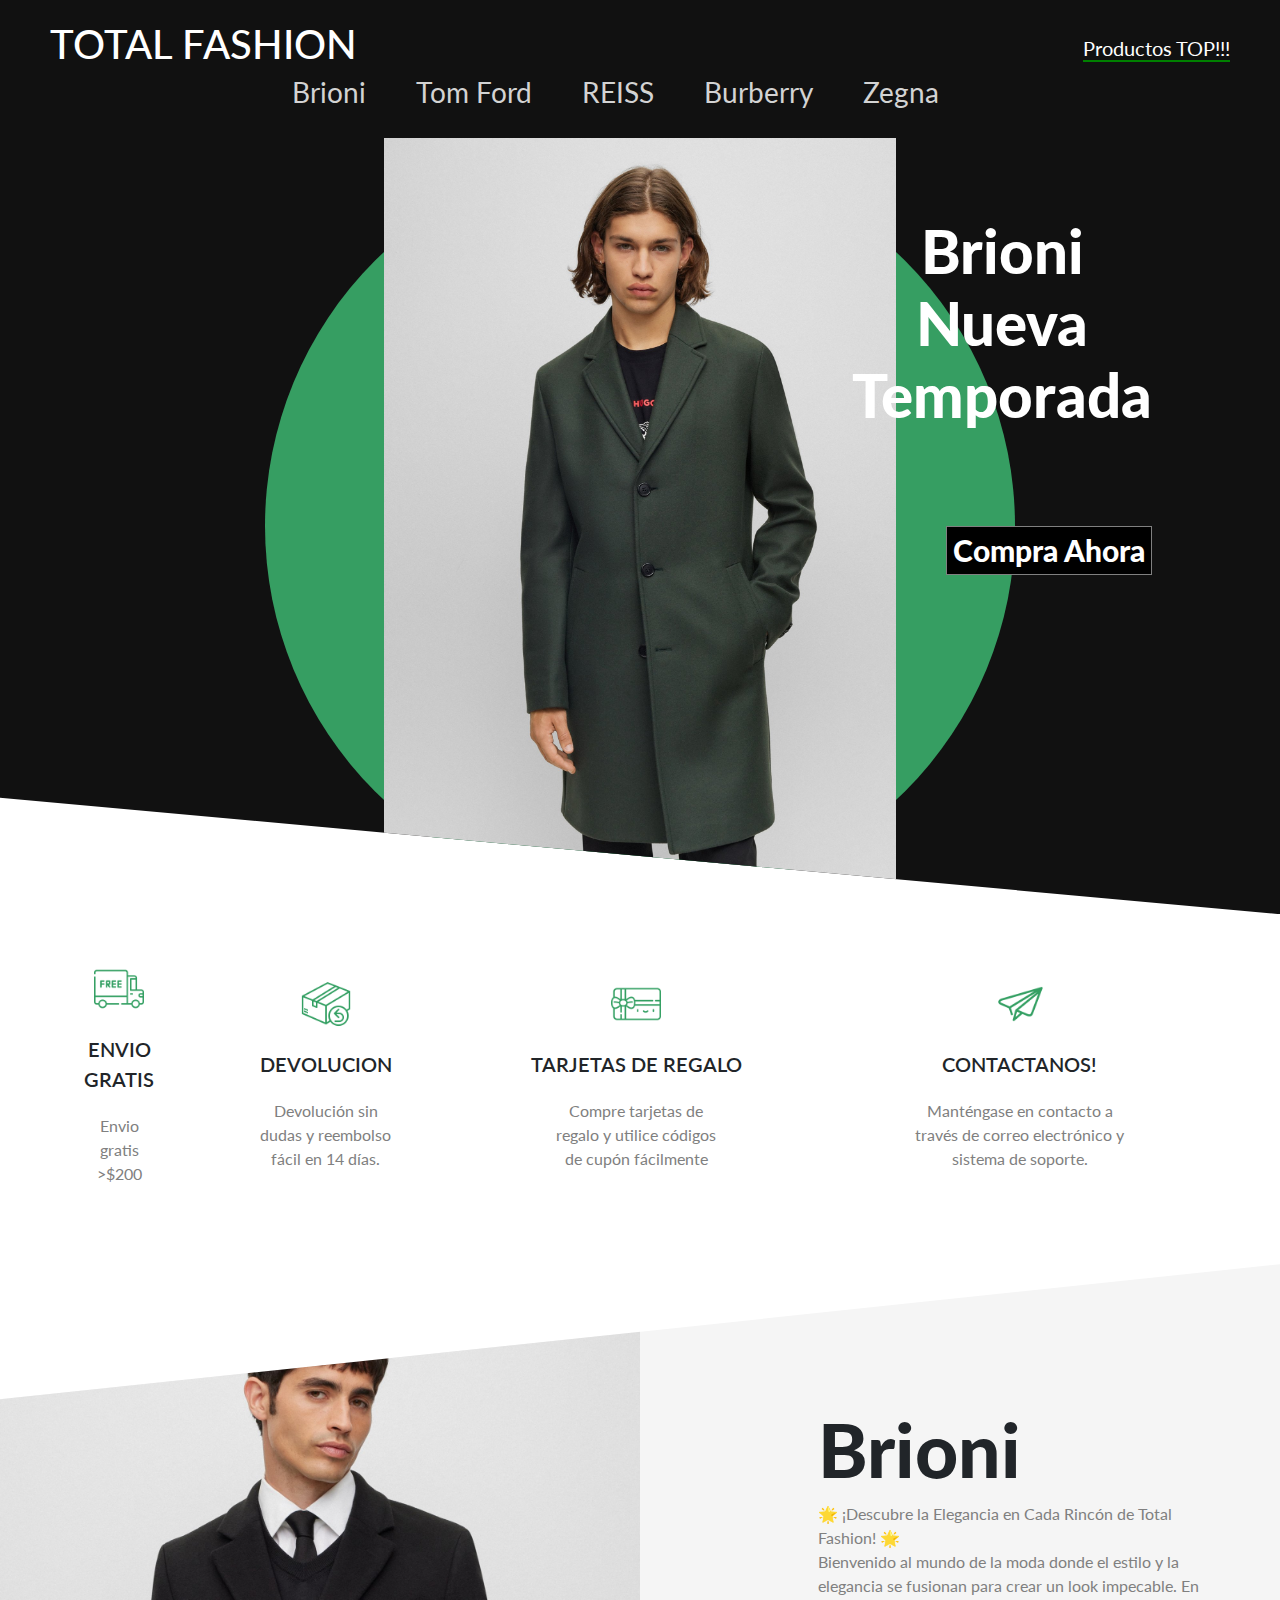
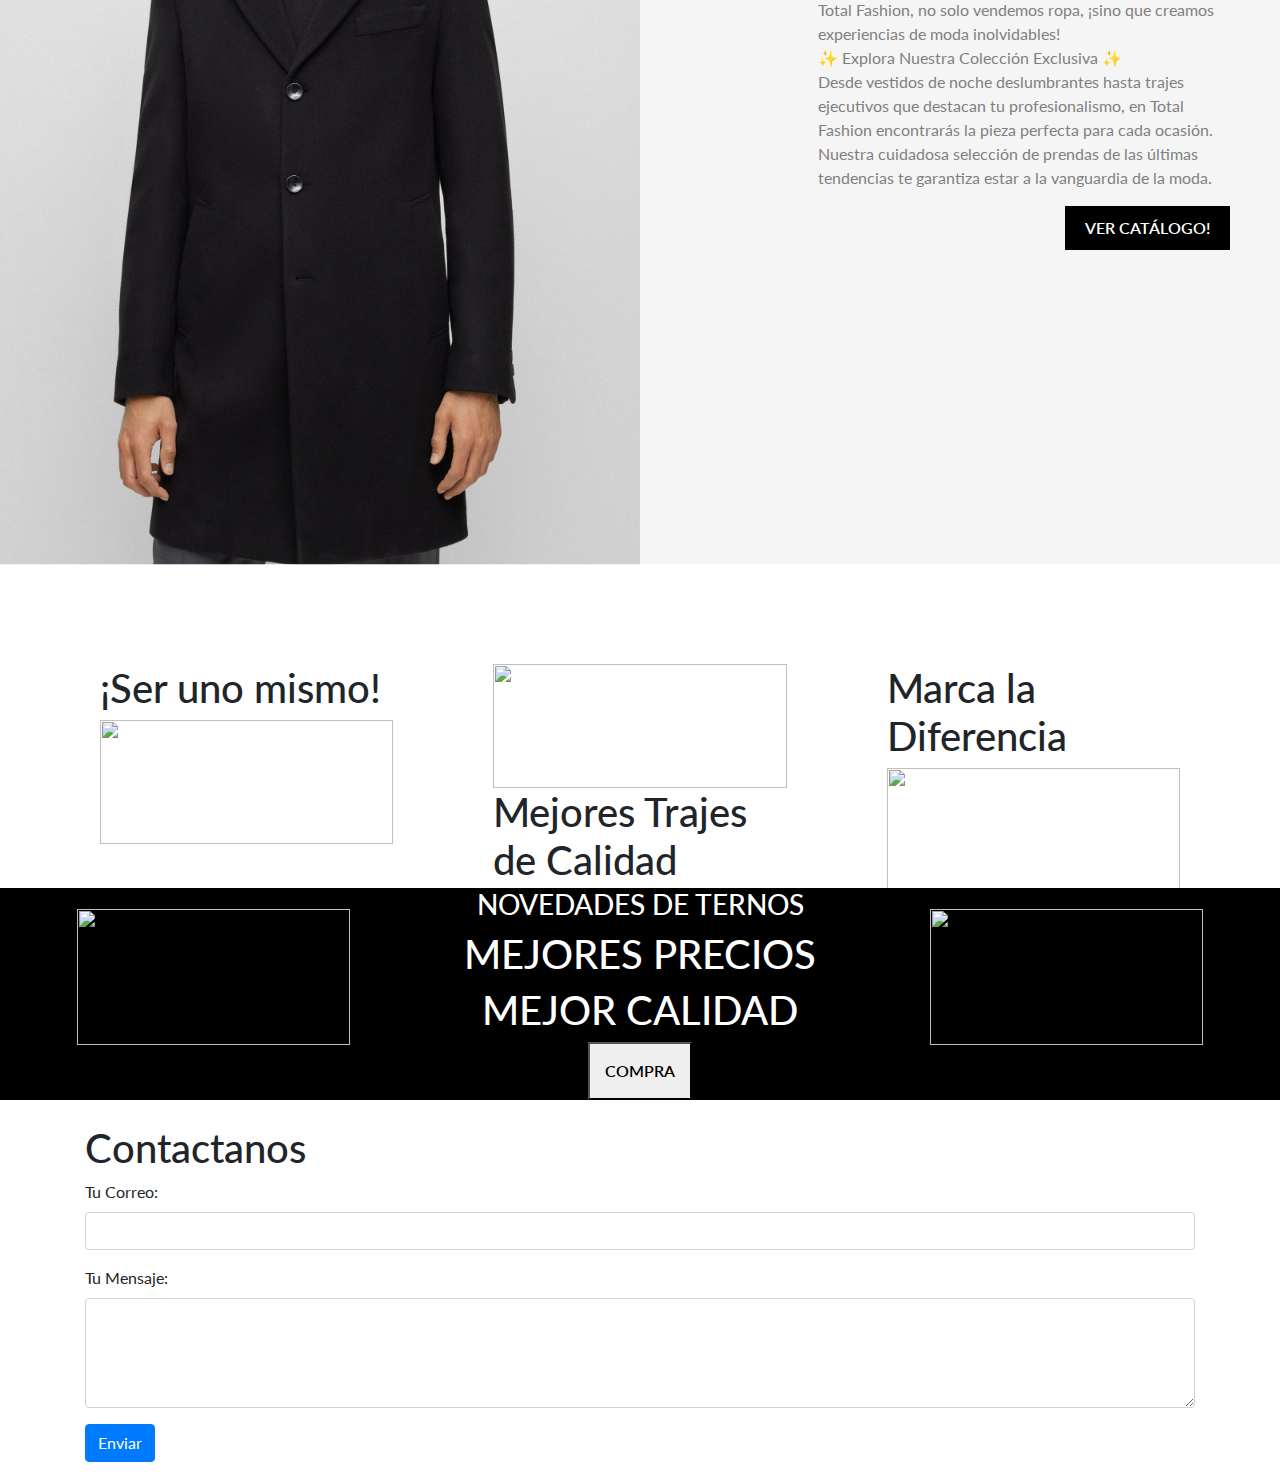
==== commit 83c53fd4: "ultimos cambios 2" ====
--- a/public/index.html
+++ b/public/index.html
@@ -16,7 +16,7 @@
                 <h1>TOTAL FASHION</h1>
             </div>
             <div class="navItem">
-                <span class="limitedOffer">Ofertas Limitdas</span>
+                <span class="limitedOffer">Productos TOP!!!</span>
             </div>
         </div>
         <div class="navBottom">
